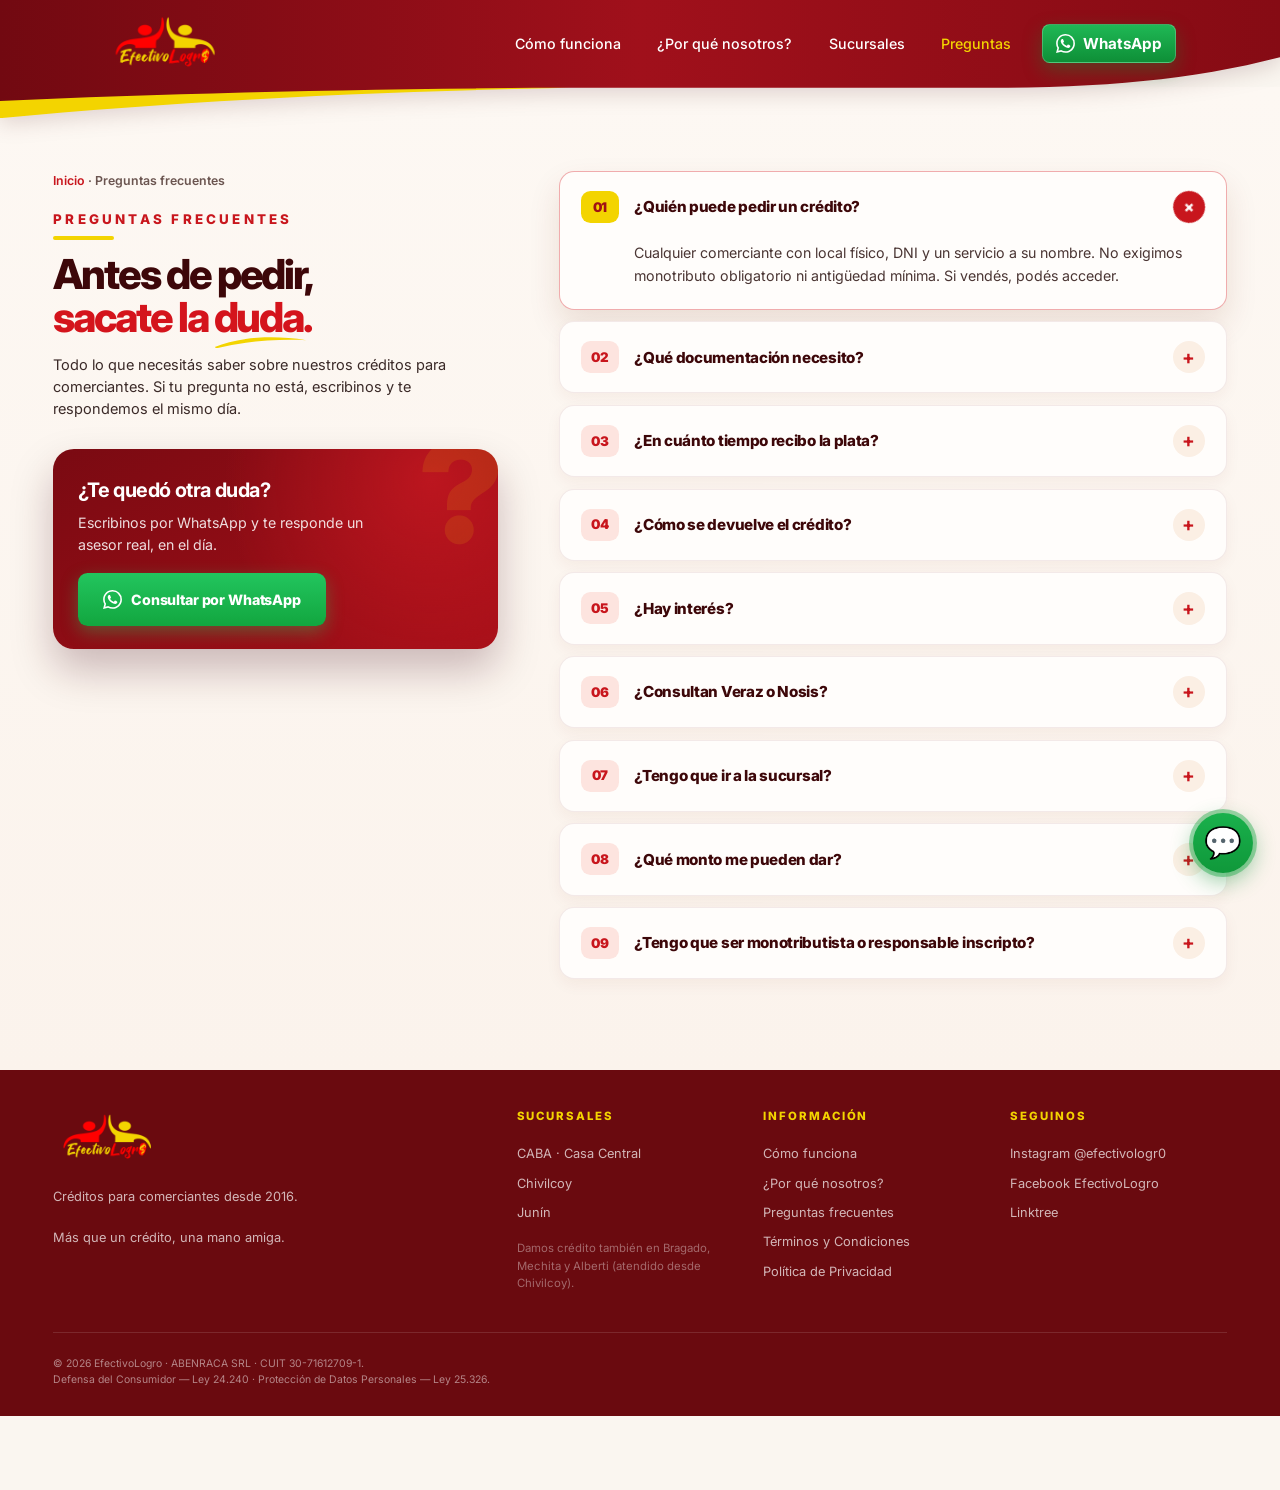
==== faq.html @ 3d4f722b "Mover el sitio a la raíz del repositorio index.html y sus carpetas quedan en la raíz en lugar de pub" ====
<!DOCTYPE html>
<html lang="es-AR">
<head>
<meta charset="UTF-8" />
<meta name="viewport" content="width=device-width, initial-scale=1.0, viewport-fit=cover" />
<meta name="theme-color" content="#6A0A0F" />
<meta name="description" content="Preguntas frecuentes sobre los créditos para comerciantes de EfectivoLogro. Requisitos, plazos, cómo pedir, cómo devolver." />
<link rel="icon" type="image/png" href="assets/favicon.png" />
<link rel="canonical" href="https://efectivologro.com.ar/faq.html" />
<title>Preguntas frecuentes · EfectivoLogro</title>
<link href="https://fonts.googleapis.com/css2?family=Inter:wght@400;500;600;700;800;900&family=Barlow+Condensed:wght@700;800&family=Anton&display=swap" rel="stylesheet">
<script type="application/ld+json">
{
  "@context": "https://schema.org",
  "@type": "FAQPage",
  "mainEntity": [
    {"@type":"Question","name":"¿Quién puede pedir un crédito?","acceptedAnswer":{"@type":"Answer","text":"Cualquier comerciante con local físico, DNI y un servicio a su nombre. No exigimos monotributo obligatorio ni antigüedad mínima."}},
    {"@type":"Question","name":"¿Qué documentación necesito?","acceptedAnswer":{"@type":"Answer","text":"DNI, un servicio público a tu nombre y la dirección de tu local físico. Se envía todo por WhatsApp."}},
    {"@type":"Question","name":"¿En cuánto tiempo recibo la plata?","acceptedAnswer":{"@type":"Answer","text":"En menos de 24 horas hábiles desde que enviás la documentación."}},
    {"@type":"Question","name":"¿Cómo se devuelve el crédito?","acceptedAnswer":{"@type":"Answer","text":"En cuotas semanales fijas y planificables. El cobrador va hasta tu local."}},
    {"@type":"Question","name":"¿Consultan Veraz o Nosis?","acceptedAnswer":{"@type":"Answer","text":"Nuestra evaluación es propia. No te rechazamos por una marca en Veraz si tu comercio funciona."}}
  ]
}
</script>
<link rel="stylesheet" href="css/site.css" />
<style>
  .faq-page { padding: calc(56px + 32px) 0 96px; }
  .faq-page .breadcrumb { margin-bottom: 18px; color: var(--gris-mid); font-size: 13px; font-weight: 600; }
  .faq-page .breadcrumb a { color: var(--bordo); }
  .faq-page .breadcrumb a:hover { text-decoration: underline; }
  .faq-page h1 {
    margin-bottom: 16px;
    color: #3d0709;
    font-family: var(--font-body);
    font-size: clamp(34px, 3.4vw, 52px);
    font-weight: 800;
    letter-spacing: -0.05em;
    line-height: 1.05;
  }
  .faq-page h1 .y { color: #d4141c; }
</style>
</head>
<body>

<!-- NAV -->
<nav class="nav">
  <div class="nav-inner">
    <a class="logo" href="index.html" aria-label="EfectivoLogro · ir al inicio">
      <img class="logo-img" src="assets/logo-nav.png" alt="EfectivoLogro" />
    </a>
    <div class="nav-links">
      <a href="index.html#como">Cómo funciona</a>
      <a href="index.html#elegirnos">¿Por qué nosotros?</a>
      <a href="index.html#sucursales">Sucursales</a>
      <a href="faq.html" aria-current="page">Preguntas</a>
      
      
    </div>
    <a class="pill wa nav-cta" href="https://linktr.ee/efectivologro?utm_source=ig&amp;utm_medium=social&amp;utm_content=link_in_bio&amp;fbclid=PAb21jcAUC1k5wZG9mAmV4dG4DYWVtAjExAHNydGMGYXBwX2lkDzU2NzA2NzM0MzM1MjQyNwABp5Mwjs6rribkIdzyK8Gyx5443RNym5UbyIA3olXbQSKLlcW_dZ90TxjIFi9K_aem_oh4ifahRXwFaY7T1pN8YJQ" target="_blank" rel="noopener"><svg class="wa-icon" viewBox="0 0 24 24" aria-hidden="true"><path fill="currentColor" d="M17.472 14.382c-.297-.149-1.758-.867-2.03-.967-.273-.099-.471-.148-.67.15-.197.297-.767.966-.94 1.164-.173.199-.347.223-.644.074-.297-.149-1.255-.462-2.39-1.475-.883-.788-1.48-1.761-1.653-2.059-.173-.297-.018-.458.13-.606.134-.133.298-.347.446-.521.149-.173.198-.297.298-.496.099-.198.05-.372-.025-.521-.075-.149-.669-1.612-.916-2.207-.242-.579-.487-.5-.669-.51-.173-.008-.371-.01-.57-.01-.198 0-.52.074-.792.372-.272.297-1.04 1.016-1.04 2.479s1.065 2.875 1.213 3.074c.149.198 2.095 3.2 5.076 4.487.709.306 1.262.489 1.693.625.712.227 1.36.195 1.871.118.571-.085 1.758-.719 2.006-1.413.248-.694.248-1.29.173-1.414-.074-.123-.272-.198-.57-.347m-5.421 7.403h-.004a9.87 9.87 0 0 1-5.031-1.378l-.361-.214-3.741.981.998-3.648-.235-.374a9.86 9.86 0 0 1-1.51-5.26c.001-5.45 4.436-9.884 9.888-9.884 2.64 0 5.122 1.029 6.988 2.896a9.821 9.821 0 0 1 2.9 6.988c-.002 5.45-4.437 9.884-9.892 9.884M20.464 3.488A11.815 11.815 0 0 0 12.05 0C5.495 0 .16 5.335.157 11.892c0 2.096.547 4.14 1.588 5.945L.057 24l6.305-1.654a11.882 11.882 0 0 0 5.683 1.447h.005c6.554 0 11.89-5.335 11.893-11.893a11.821 11.821 0 0 0-3.48-8.413Z"/></svg>WhatsApp</a>
    <button class="hamburger" aria-label="Abrir menú" onclick="document.getElementById('drawer').classList.add('open')">☰</button>
  </div>
</nav>

<!-- DRAWER (mobile) -->
<aside class="drawer" id="drawer">
  <div class="drawer-head">
    <a class="logo" href="index.html" onclick="document.getElementById('drawer').classList.remove('open')">
      <img class="logo-img" src="assets/logo-nav.png" alt="EfectivoLogro" />
    </a>
    <button class="drawer-close" aria-label="Cerrar menú" onclick="document.getElementById('drawer').classList.remove('open')">×</button>
  </div>
  <a href="index.html#como" onclick="document.getElementById('drawer').classList.remove('open')">Cómo funciona</a>
  <a href="index.html#elegirnos" onclick="document.getElementById('drawer').classList.remove('open')">¿Por qué nosotros?</a>
  <a href="index.html#sucursales" onclick="document.getElementById('drawer').classList.remove('open')">Sucursales</a>
  <a href="faq.html" onclick="document.getElementById('drawer').classList.remove('open')">Preguntas</a>
  <a class="pill wa" href="https://linktr.ee/efectivologro?utm_source=ig&amp;utm_medium=social&amp;utm_content=link_in_bio&amp;fbclid=PAb21jcAUC1k5wZG9mAmV4dG4DYWVtAjExAHNydGMGYXBwX2lkDzU2NzA2NzM0MzM1MjQyNwABp5Mwjs6rribkIdzyK8Gyx5443RNym5UbyIA3olXbQSKLlcW_dZ90TxjIFi9K_aem_oh4ifahRXwFaY7T1pN8YJQ" target="_blank" rel="noopener" onclick="document.getElementById('drawer').classList.remove('open')"><svg class="wa-icon" viewBox="0 0 24 24" aria-hidden="true"><path fill="currentColor" d="M17.472 14.382c-.297-.149-1.758-.867-2.03-.967-.273-.099-.471-.148-.67.15-.197.297-.767.966-.94 1.164-.173.199-.347.223-.644.074-.297-.149-1.255-.462-2.39-1.475-.883-.788-1.48-1.761-1.653-2.059-.173-.297-.018-.458.13-.606.134-.133.298-.347.446-.521.149-.173.198-.297.298-.496.099-.198.05-.372-.025-.521-.075-.149-.669-1.612-.916-2.207-.242-.579-.487-.5-.669-.51-.173-.008-.371-.01-.57-.01-.198 0-.52.074-.792.372-.272.297-1.04 1.016-1.04 2.479s1.065 2.875 1.213 3.074c.149.198 2.095 3.2 5.076 4.487.709.306 1.262.489 1.693.625.712.227 1.36.195 1.871.118.571-.085 1.758-.719 2.006-1.413.248-.694.248-1.29.173-1.414-.074-.123-.272-.198-.57-.347m-5.421 7.403h-.004a9.87 9.87 0 0 1-5.031-1.378l-.361-.214-3.741.981.998-3.648-.235-.374a9.86 9.86 0 0 1-1.51-5.26c.001-5.45 4.436-9.884 9.888-9.884 2.64 0 5.122 1.029 6.988 2.896a9.821 9.821 0 0 1 2.9 6.988c-.002 5.45-4.437 9.884-9.892 9.884M20.464 3.488A11.815 11.815 0 0 0 12.05 0C5.495 0 .16 5.335.157 11.892c0 2.096.547 4.14 1.588 5.945L.057 24l6.305-1.654a11.882 11.882 0 0 0 5.683 1.447h.005c6.554 0 11.89-5.335 11.893-11.893a11.821 11.821 0 0 0-3.48-8.413Z"/></svg>Pedí tu crédito</a>
</aside>

<main class="faq-section faq-page">
  <div class="container">
    <div class="faq-layout">
    <div class="faq-side">
      <div class="breadcrumb"><a href="index.html">Inicio</a> · Preguntas frecuentes</div>
      <div class="eyebrow">Preguntas frecuentes</div>
      <h1>Antes de pedir, <span class="y">sacate la <span class="vs-mark">duda</span>.</span></h1>
      <p class="faq-lead">Todo lo que necesitás saber sobre nuestros créditos para comerciantes. Si tu pregunta no está, escribinos y te respondemos el mismo día.</p>
      <div class="faq-help">
        <span class="faq-help-ico" aria-hidden="true">?</span>
        <strong>¿Te quedó otra duda?</strong>
        <p>Escribinos por WhatsApp y te responde un asesor real, en el día.</p>
        <a class="pill wa" href="https://linktr.ee/efectivologro?utm_source=ig&amp;utm_medium=social&amp;utm_content=link_in_bio&amp;fbclid=PAb21jcAUC1k5wZG9mAmV4dG4DYWVtAjExAHNydGMGYXBwX2lkDzU2NzA2NzM0MzM1MjQyNwABp5Mwjs6rribkIdzyK8Gyx5443RNym5UbyIA3olXbQSKLlcW_dZ90TxjIFi9K_aem_oh4ifahRXwFaY7T1pN8YJQ" target="_blank" rel="noopener"><svg class="wa-icon" viewBox="0 0 24 24" aria-hidden="true"><path fill="currentColor" d="M17.472 14.382c-.297-.149-1.758-.867-2.03-.967-.273-.099-.471-.148-.67.15-.197.297-.767.966-.94 1.164-.173.199-.347.223-.644.074-.297-.149-1.255-.462-2.39-1.475-.883-.788-1.48-1.761-1.653-2.059-.173-.297-.018-.458.13-.606.134-.133.298-.347.446-.521.149-.173.198-.297.298-.496.099-.198.05-.372-.025-.521-.075-.149-.669-1.612-.916-2.207-.242-.579-.487-.5-.669-.51-.173-.008-.371-.01-.57-.01-.198 0-.52.074-.792.372-.272.297-1.04 1.016-1.04 2.479s1.065 2.875 1.213 3.074c.149.198 2.095 3.2 5.076 4.487.709.306 1.262.489 1.693.625.712.227 1.36.195 1.871.118.571-.085 1.758-.719 2.006-1.413.248-.694.248-1.29.173-1.414-.074-.123-.272-.198-.57-.347m-5.421 7.403h-.004a9.87 9.87 0 0 1-5.031-1.378l-.361-.214-3.741.981.998-3.648-.235-.374a9.86 9.86 0 0 1-1.51-5.26c.001-5.45 4.436-9.884 9.888-9.884 2.64 0 5.122 1.029 6.988 2.896a9.821 9.821 0 0 1 2.9 6.988c-.002 5.45-4.437 9.884-9.892 9.884M20.464 3.488A11.815 11.815 0 0 0 12.05 0C5.495 0 .16 5.335.157 11.892c0 2.096.547 4.14 1.588 5.945L.057 24l6.305-1.654a11.882 11.882 0 0 0 5.683 1.447h.005c6.554 0 11.89-5.335 11.893-11.893a11.821 11.821 0 0 0-3.48-8.413Z"/></svg>Consultar por WhatsApp</a>
      </div>
    </div>
    <div class="faq">
      <div class="faq-item open">
        <button class="faq-q" aria-expanded="true"><span class="faq-n">01</span><span class="faq-t">¿Quién puede pedir un crédito?</span> <span class="ico" aria-hidden="true">+</span></button>
        <div class="faq-a"><p>Cualquier comerciante con local físico, DNI y un servicio a su nombre. No exigimos monotributo obligatorio ni antigüedad mínima. Si vendés, podés acceder.</p></div>
      </div>
      <div class="faq-item">
        <button class="faq-q" aria-expanded="false"><span class="faq-n">02</span><span class="faq-t">¿Qué documentación necesito?</span> <span class="ico" aria-hidden="true">+</span></button>
        <div class="faq-a"><p>Solo tres cosas:</p><p>• DNI (foto de frente y dorso)<br/>• Un servicio público a tu nombre (luz, gas, agua, ABL)<br/>• La dirección de tu local físico</p><p>Lo enviás todo por WhatsApp, sin imprimir ni firmar nada.</p></div>
      </div>
      <div class="faq-item">
        <button class="faq-q" aria-expanded="false"><span class="faq-n">03</span><span class="faq-t">¿En cuánto tiempo recibo la plata?</span> <span class="ico" aria-hidden="true">+</span></button>
        <div class="faq-a"><p>En menos de 24 horas hábiles desde que mandás la documentación completa. La mayoría de los créditos los aprobamos y entregamos el mismo día.</p></div>
      </div>
      <div class="faq-item">
        <button class="faq-q" aria-expanded="false"><span class="faq-n">04</span><span class="faq-t">¿Cómo se devuelve el crédito?</span> <span class="ico" aria-hidden="true">+</span></button>
        <div class="faq-a"><p>En cuotas semanales fijas y planificables. Y mejor todavía: nosotros vamos a tu local a buscarlas. No tenés que ir a ningún lado.</p></div>
      </div>
      <div class="faq-item">
        <button class="faq-q" aria-expanded="false"><span class="faq-n">05</span><span class="faq-t">¿Hay interés?</span> <span class="ico" aria-hidden="true">+</span></button>
        <div class="faq-a"><p>Sí, como cualquier crédito comercial. Lo importante: te mostramos el costo total y la cuota antes de que firmes, sin letra chica ni sorpresas. Vos decidís con toda la información.</p></div>
      </div>
      <div class="faq-item">
        <button class="faq-q" aria-expanded="false"><span class="faq-n">06</span><span class="faq-t">¿Consultan Veraz o Nosis?</span> <span class="ico" aria-hidden="true">+</span></button>
        <div class="faq-a"><p>Nuestra evaluación es propia. No te rechazamos automáticamente por una marca en Veraz si tu comercio funciona. Hablalo con el asesor.</p></div>
      </div>
      <div class="faq-item">
        <button class="faq-q" aria-expanded="false"><span class="faq-n">07</span><span class="faq-t">¿Tengo que ir a la sucursal?</span> <span class="ico" aria-hidden="true">+</span></button>
        <div class="faq-a"><p>No hace falta. El trámite es 100% online por WhatsApp y el cobrador va hasta tu local. Tenemos 3 sucursales operativas: CABA (Casa Central), Chivilcoy (atiende también Bragado, Mechita y Alberti) y Junín.</p></div>
      </div>
      <div class="faq-item">
        <button class="faq-q" aria-expanded="false"><span class="faq-n">08</span><span class="faq-t">¿Qué monto me pueden dar?</span> <span class="ico" aria-hidden="true">+</span></button>
        <div class="faq-a"><p>Ofrecemos variedad de montos según lo que necesites y la capacidad de pago que tenga tu comercio. Escribinos por WhatsApp y en la charla lo definimos.</p></div>
      </div>
      <div class="faq-item">
        <button class="faq-q" aria-expanded="false"><span class="faq-n">09</span><span class="faq-t">¿Tengo que ser monotributista o responsable inscripto?</span> <span class="ico" aria-hidden="true">+</span></button>
        <div class="faq-a"><p>No es obligatorio. Trabajamos con comerciantes en diferentes situaciones fiscales. Lo importante es tener el comercio y el local.</p></div>
      </div>
    </div>
    </div>
  </div>
</main>

<!-- FOOTER -->
<footer>
  <div class="footer-grid">
    <div class="footer-col">
      <img class="footer-logo" src="assets/logo-nav.png" alt="EfectivoLogro" loading="lazy" />
      <div>Créditos para comerciantes desde 2016.</div>
      <div style="margin-top:12px;">Más que un crédito, una mano amiga.</div>
    </div>
    <div class="footer-col">
      <strong>Sucursales</strong>
      <div>CABA · Casa Central</div>
      <div>Chivilcoy</div>
      <div>Junín</div>
      <div style="opacity:0.55;margin-top:8px;font-size:12px;">Damos crédito también en Bragado, Mechita y Alberti (atendido desde Chivilcoy).</div>
    </div>
    <div class="footer-col">
      <strong>Información</strong>
      <a href="index.html#como">Cómo funciona</a>
      <a href="index.html#elegirnos">¿Por qué nosotros?</a>
      <a href="faq.html">Preguntas frecuentes</a>
      <a href="terminos.html">Términos y Condiciones</a>
      <a href="privacidad.html">Política de Privacidad</a>
    </div>
    <div class="footer-col">
      <strong>Seguinos</strong>
      <a href="https://www.instagram.com/efectivologr0/" target="_blank" rel="noopener">Instagram @efectivologr0</a>
      <a href="https://www.facebook.com/EfectivoLogro" target="_blank" rel="noopener">Facebook EfectivoLogro</a>
      <a href="https://linktr.ee/efectivologro" target="_blank" rel="noopener">Linktree</a>
    </div>
  </div>
  <div class="footer-legal">
    © 2026 EfectivoLogro · ABENRACA SRL · CUIT 30-71612709-1.<br/>
    Defensa del Consumidor — Ley 24.240 · Protección de Datos Personales — Ley 25.326.
  </div>
</footer>

<a class="wa-fab" href="https://linktr.ee/efectivologro?utm_source=ig&amp;utm_medium=social&amp;utm_content=link_in_bio&amp;fbclid=PAb21jcAUC1k5wZG9mAmV4dG4DYWVtAjExAHNydGMGYXBwX2lkDzU2NzA2NzM0MzM1MjQyNwABp5Mwjs6rribkIdzyK8Gyx5443RNym5UbyIA3olXbQSKLlcW_dZ90TxjIFi9K_aem_oh4ifahRXwFaY7T1pN8YJQ" target="_blank" rel="noopener" aria-label="Abrir opciones de contacto de EfectivoLogro">💬</a>

<script>
  document.querySelectorAll('.faq-q').forEach(q => {
    q.addEventListener('click', () => {
      const item = q.closest('.faq-item');
      item.classList.toggle('open');
      q.setAttribute('aria-expanded', String(item.classList.contains('open')));
    });
  });
  document.addEventListener('keydown', (e) => {
    if (e.key === 'Escape') document.getElementById('drawer').classList.remove('open');
  });
</script>
</body>
</html>
---- css/site.css ----
/* Estilos compartidos por las páginas internas. Generado a partir de index.html. */
/* ===== Tokens ===== */
/* Paleta tomada del logo real (rojo #FF0000 + amarillo #F3D400).
   Para fondos amplios se baja la saturación a un rojo cálido (#C8161D)
   para mantener legibilidad sin perder identidad. */
:root {
  --rojo-puro: #FF0000;      /* logo · acentos puntuales */
  --bordo: #C8161D;          /* rojo cálido · fondos hero/secciones */
  --bordo-dark: #9F0F15;     /* bordes · profundidad */
  --bordo-deep: #6A0A0F;     /* footer · manifesto */
  --bordo-glow: #FF1A1A;     /* gradients · hovers */
  --amarillo: #F3D400;       /* logo · CTA principal */
  --amarillo-deep: #D9BC00;  /* hover de CTA */
  --naranja: #F96800;        /* acento secundario del logo */
  --crema: #FFF4E0;
  --blanco: #FFFFFF;
  --negro: #1A0606;
  --gris-bg: #FAF6F0;
  --gris-mid: #6B5550;
  --gris-borde: #EBE0CD;
  --whatsapp: #25D366;
  --whatsapp-dark: #128C7E;
  --font-body: 'Inter', system-ui, -apple-system, sans-serif;
  --font-heading: 'Barlow Condensed', 'Arial Narrow', sans-serif;
  --font-impact: 'Anton', Impact, sans-serif;
  --type-h1: clamp(44px, 8vw, 86px);
  --type-h2: clamp(34px, 6vw, 52px);
  --type-h3: clamp(22px, 3vw, 28px);
  --max: 1240px;
  --pad-x: clamp(20px, 5vw, 56px);
  --radius: 16px;
}
* { box-sizing: border-box; margin: 0; padding: 0; }
html { scroll-behavior: smooth; -webkit-text-size-adjust: 100%; }
body {
  font-family: var(--font-body);
  color: var(--negro);
  background: var(--gris-bg);
  line-height: 1.55;
  -webkit-font-smoothing: antialiased;
}
img { max-width: 100%; display: block; }
a { color: inherit; text-decoration: none; }
button { font: inherit; cursor: pointer; border: none; background: none; }

/* ===== Tipografía ===== */
.display, h1, h2, h3 {
  font-family: var(--font-heading);
  font-weight: 700;
  letter-spacing: -0.012em;
  line-height: 1.12;
  text-transform: none;
  text-wrap: balance;
}
h1 { font-size: var(--type-h1); font-weight: 800; line-height: 1.03; }
h3 { font-size: var(--type-h3); line-height: 1.22; letter-spacing: -0.008em; }

/* ===== Layout helpers ===== */
.container { max-width: calc(var(--max) + 2 * var(--pad-x)); margin: 0 auto; padding-inline: var(--pad-x); }

/* ===== Botón pill (CTA principal) ===== */
.pill {
  display: inline-flex;
  align-items: center;
  gap: 10px;
  background: var(--amarillo);
  color: var(--bordo-deep);
  padding: 16px 26px;
  border-radius: 999px;
  font-weight: 800;
  font-size: 14px;
  text-transform: uppercase;
  letter-spacing: 1px;
  transition: transform 0.18s ease, box-shadow 0.18s ease;
  box-shadow: 0 6px 18px rgba(245, 197, 24, 0.32);
  cursor: pointer;
}
.pill:hover { transform: translateY(-1px) scale(1.02); box-shadow: 0 10px 24px rgba(245, 197, 24, 0.45); }
.pill:active { transform: translateY(0); }
.pill.wa { background: var(--whatsapp); color: white; box-shadow: 0 6px 18px rgba(37, 211, 102, 0.35); }
.pill.wa:hover { box-shadow: 0 10px 24px rgba(37, 211, 102, 0.48); }
.pill.ghost { background: transparent; color: var(--amarillo); border: 2px solid var(--amarillo); box-shadow: none; }
.pill.ghost:hover { background: var(--amarillo); color: var(--bordo-deep); }
.pill.dark { background: var(--bordo-deep); color: white; box-shadow: 0 6px 18px rgba(92, 11, 8, 0.4); }

/* ===== NAV ===== */
.nav {
  position: sticky; top: 0; z-index: 50;
  background: var(--bordo-deep);
  color: white;
  box-shadow: 0 2px 14px rgba(0,0,0,0.15);
}
.nav-inner {
  display: flex;
  align-items: center;
  justify-content: space-between;
  padding: 14px var(--pad-x);
  max-width: var(--max);
  margin: 0 auto;
}
.logo {
  display: flex;
  align-items: center;
  gap: 12px;
  font-weight: 800;
}
.logo-img {
  height: 48px;
  width: auto;
  display: block;
}
@media (min-width: 768px) {
  .logo-img { height: 60px; }
}
.nav-links { display: none; gap: 24px; font-size: 14px; }
.nav-links a { opacity: 0.85; transition: opacity 0.2s; }
.nav-links a:hover { opacity: 1; color: var(--amarillo); }
.nav-cta { display: none; }
.hamburger {
  background: rgba(255,255,255,0.1);
  color: white;
  width: 44px; height: 44px;
  border-radius: 10px;
  display: flex; align-items: center; justify-content: center;
  font-size: 22px;
}
@media (min-width: 1024px) {
  .nav-links { display: flex; }
  .nav-cta { display: inline-flex; }
  .hamburger { display: none; }
}
/* Mobile drawer */
.drawer {
  position: fixed; inset: 0; z-index: 100;
  background: var(--bordo-deep);
  color: white;
  transform: translateX(100%);
  transition: transform 0.3s ease;
  padding: 32px var(--pad-x);
  display: flex;
  flex-direction: column;
}
.drawer.open { transform: translateX(0); }
.drawer-head { display: flex; justify-content: space-between; align-items: center; margin-bottom: 32px; }
.drawer-close { font-size: 28px; color: white; padding: 8px; }
.drawer a { display: block; padding: 16px 0; font-size: 22px; font-weight: 700; border-bottom: 1px solid rgba(255,255,255,0.15); }
.drawer .pill { margin-top: 24px; align-self: flex-start; }
.drawer a.pill { display: inline-flex; padding: 14px 24px; font-size: 15px; border-bottom: 0; }
.drawer a.logo { padding: 0; border-bottom: 0; }

/* ===== Sections shared ===== */
section { padding: 64px 0; }
.eyebrow {
  color: var(--bordo);
  font-size: 12px;
  letter-spacing: 2.5px;
  text-transform: uppercase;
  font-weight: 800;
  margin-bottom: 10px;
}
h2 {
  font-size: var(--type-h2);
  color: var(--negro);
  margin-bottom: 18px;
  line-height: 1.1;
}
h2 .y { color: var(--bordo); }
.lead {
  color: var(--gris-mid);
  font-size: 15px;
  max-width: 640px;
  margin-bottom: 40px;
}

/* ===== FAQ ===== */
.faq-section { background: #fffdf8; }
.faq-section h2 { text-transform: none; letter-spacing: -0.012em; line-height: 1.1; }
.faq {
  max-width: 800px;
  margin: 0 auto;
}
.faq-item {
  border-bottom: 1px solid var(--gris-borde);
}
.faq-q {
  width: 100%;
  text-align: left;
  padding: 22px 0;
  font-size: 16px;
  font-weight: 700;
  color: var(--negro);
  display: flex;
  justify-content: space-between;
  align-items: center;
  gap: 16px;
  cursor: pointer;
  background: none;
}
.faq-q .ico {
  width: 32px; height: 32px;
  border-radius: 50%;
  background: var(--crema);
  color: var(--bordo);
  display: flex; align-items: center; justify-content: center;
  font-size: 18px;
  transition: transform 0.25s, background 0.25s, color 0.25s;
  flex-shrink: 0;
}
.faq-item.open .faq-q .ico { background: var(--bordo); color: var(--amarillo); transform: rotate(45deg); }
.faq-a {
  max-height: 0; overflow: hidden;
  transition: max-height 0.35s ease, padding 0.35s ease;
  color: var(--gris-mid);
  font-size: 14.5px;
  line-height: 1.6;
}
.faq-item.open .faq-a { max-height: 300px; padding: 0 0 22px; }

/* ===== Footer ===== */
footer {
  background: var(--bordo-deep);
  color: rgba(255,255,255,0.75);
  padding: 56px var(--pad-x) 28px;
  font-size: 14px;
}
.footer-grid {
  max-width: var(--max);
  margin: 0 auto;
  display: grid;
  gap: 32px;
  margin-bottom: 36px;
}
@media (min-width: 768px) {
  .footer-grid { grid-template-columns: 2fr 1fr 1fr 1fr; }
}
.footer-col strong {
  color: var(--amarillo);
  display: block;
  margin-bottom: 14px;
  font-size: 12px;
  letter-spacing: 2px;
  text-transform: uppercase;
  font-weight: 800;
}
.footer-col a, .footer-col div {
  display: block;
  padding: 5px 0;
  color: rgba(255,255,255,0.7);
  transition: color 0.2s;
  font-size: 13.5px;
}
.footer-col a:hover { color: var(--amarillo); }
.footer-legal {
  max-width: var(--max);
  margin: 0 auto;
  padding-top: 24px;
  border-top: 1px solid rgba(255,255,255,0.12);
  font-size: 11px;
  color: rgba(255,255,255,0.5);
  line-height: 1.6;
}

/* ===== WhatsApp FAB ===== */
.wa-fab {
  position: fixed;
  bottom: 18px;
  right: 18px;
  z-index: 60;
  background: var(--whatsapp);
  color: white;
  width: 60px; height: 60px;
  border-radius: 50%;
  display: flex; align-items: center; justify-content: center;
  font-size: 30px;
  box-shadow: 0 8px 24px rgba(37, 211, 102, 0.45);
  transition: transform 0.2s;
  text-decoration: none;
}
.wa-fab::before {
  content: '';
  position: absolute;
  inset: -4px;
  border-radius: 50%;
  background: var(--whatsapp);
  z-index: -1;
  opacity: 0.4;
  animation: pulse 2s ease-out infinite;
}
@keyframes pulse {
  0% { transform: scale(1); opacity: 0.6; }
  100% { transform: scale(1.4); opacity: 0; }
}
.wa-fab:hover { transform: scale(1.08); }
@media (min-width: 768px) {
  .wa-fab { bottom: 28px; right: 28px; width: 64px; height: 64px; font-size: 32px; }
}

/* ===== Header + Hero editorial ===== */
.nav {
  background: linear-gradient(90deg, #69080d 0%, var(--bordo-deep) 55%, #7b090f 100%);
  box-shadow: 0 8px 30px rgba(57, 0, 8, 0.2);
}
.nav-inner {
  min-height: 92px;
  gap: 32px;
  padding-block: 10px;
}
.logo-img { height: 72px; }
.nav-links {
  margin-left: auto;
  gap: clamp(22px, 2.5vw, 38px);
  font-size: 14px;
  font-weight: 600;
}
.nav-links a { opacity: 0.9; }
.nav-cta {
  min-height: 50px;
  padding: 13px 23px;
  text-transform: none;
  letter-spacing: 0;
  font-size: 14px;
  box-shadow: 0 10px 24px rgba(37, 211, 102, 0.3);
}
.wa-icon {
  width: 20px;
  height: 20px;
  flex: 0 0 20px;
  display: block;
}

/* ===== Nav curvo + sección "Así te acompañamos" ===== */
.nav {
  background: transparent;
  box-shadow: none;
}
.nav::before {
  content: '';
  position: absolute;
  left: 0; right: 0; top: 0;
  height: calc(100% + 32px);
  z-index: -1;
  pointer-events: none;
  background: url("data:image/svg+xml,%3Csvg xmlns='http://www.w3.org/2000/svg' viewBox='0 0 1440 124' preserveAspectRatio='none'%3E%3Cdefs%3E%3ClinearGradient id='g' x1='0' x2='1' y1='0' y2='0'%3E%3Cstop offset='0' stop-color='%23720911'/%3E%3Cstop offset='.5' stop-color='%23a0101b'/%3E%3Cstop offset='1' stop-color='%23860b14'/%3E%3C/linearGradient%3E%3C/defs%3E%3Cpath fill='%23F3D400' d='M0 60C220 70 420 86 640 92C420 96 200 106 0 124Z'/%3E%3Cpath fill='url(%23g)' d='M0 0H1440V60C1340 84 1240 92 1110 92H600C380 94 180 98 0 106Z'/%3E%3C/svg%3E") no-repeat 0 0 / 100% 100%;
  filter: drop-shadow(0 6px 12px rgba(57, 0, 8, 0.16));
}
.nav-links { gap: clamp(24px, 3vw, 48px); font-size: 15px; font-weight: 500; }
.nav-links a { opacity: 1; }
.nav-cta {
  min-height: 0;
  gap: 8px;
  font-size: 16px;
  font-weight: 700;
  padding: 7px 14px;
  border-radius: 8px;
  background: linear-gradient(180deg, #22c55e 0%, #12a63f 100%);
  border: 2px solid rgba(255, 255, 255, 0.22);
}

.vs-mark { position: relative; display: inline-block; }
.vs-mark::after {
  content: '';
  position: absolute;
  left: 0; right: -4%;
  bottom: -0.2em;
  height: 0.3em;
  background: url("data:image/svg+xml,%3Csvg xmlns='http://www.w3.org/2000/svg' viewBox='0 0 240 20' preserveAspectRatio='none'%3E%3Cpath fill='%23F3D400' d='M2 18C60 4 150 0 238 8C160 6 80 10 6 20Z'/%3E%3C/svg%3E") no-repeat center / 100% 100%;
}

/* ===== FAQ (versión renovada) ===== */
.faq-section {
  padding: 84px 0;
  background: linear-gradient(180deg, #fdf8f3 0%, #fbf3ec 100%);
}
.faq-layout {
  display: grid;
  grid-template-columns: minmax(0, 0.8fr) minmax(0, 1.2fr);
  gap: clamp(32px, 5vw, 72px);
  align-items: start;
}
.faq-side { position: sticky; top: 120px; }
.faq-section .eyebrow {
  position: relative;
  display: inline-block;
  margin-bottom: 24px;
  font-size: clamp(13px, 1.1vw, 16px);
  letter-spacing: 0.24em;
}
.faq-section .eyebrow::after {
  content: '';
  position: absolute;
  left: 0; bottom: -11px;
  width: 64px; height: 5px;
  border-radius: 5px;
  background: var(--amarillo);
}
.faq-section h2 {
  margin-bottom: 16px;
  color: #3d0709;
  font-family: var(--font-body);
  font-size: clamp(34px, 3.4vw, 52px);
  font-weight: 800;
  letter-spacing: -0.05em;
  line-height: 1.05;
}
.faq-section h2 .y { color: #d4141c; }
.faq-lead { margin-bottom: 30px; color: #3b2a28; font-size: clamp(15px, 1.2vw, 18px); line-height: 1.5; }
.faq-help {
  position: relative;
  padding: 28px 26px 24px;
  border-radius: 22px;
  background:
    radial-gradient(circle at 85% 15%, rgba(230, 30, 40, 0.5) 0%, rgba(230, 30, 40, 0) 50%),
    linear-gradient(150deg, #7a0a12 0%, #a50f18 100%);
  color: #fff;
  box-shadow: 0 22px 44px rgba(61, 0, 18, 0.25);
  overflow: hidden;
}
.faq-help-ico {
  position: absolute;
  right: -6px; top: -30px;
  font-size: 150px;
  font-weight: 900;
  line-height: 1;
  color: rgba(243, 212, 0, 0.12);
}
.faq-help strong { display: block; margin-bottom: 6px; font-size: 21px; letter-spacing: -0.03em; }
.faq-help p { position: relative; max-width: 300px; margin-bottom: 18px; color: rgba(255, 255, 255, 0.86); font-size: 15px; }
.faq-help .pill {
  position: relative;
  border-radius: 10px;
  text-transform: none;
  letter-spacing: -0.01em;
  font-size: 15px;
  background: linear-gradient(180deg, #22c55e 0%, #12a63f 100%);
}
.faq-more { display: inline-block; margin-top: 16px; color: var(--amarillo); font-size: 14px; font-weight: 700; }
.faq-more:hover { text-decoration: underline; }

.faq { max-width: none; margin: 0; display: grid; gap: 12px; }
.faq-item {
  border: 1px solid rgba(106, 10, 15, 0.08);
  border-radius: 16px;
  background: #fffdfb;
  box-shadow: 0 6px 16px rgba(110, 40, 10, 0.05);
  transition: box-shadow 0.25s ease, border-color 0.25s ease;
}
.faq-item:hover { border-color: rgba(212, 20, 28, 0.25); }
.faq-item.open { border-color: rgba(212, 20, 28, 0.35); box-shadow: 0 16px 34px rgba(110, 40, 10, 0.12); }
.faq-q {
  padding: 20px 22px;
  gap: 16px;
  color: #3d0709;
  font-size: clamp(16px, 1.25vw, 18px);
  font-weight: 800;
  letter-spacing: -0.02em;
  justify-content: flex-start;
}
.faq-q:focus-visible { outline: 3px solid var(--amarillo); outline-offset: 2px; border-radius: 16px; }
.faq-t { flex: 1; }
.faq-n {
  flex: 0 0 auto;
  min-width: 40px;
  padding: 6px 0;
  border-radius: 10px;
  background: #fde4df;
  color: #c8161d;
  font-size: 14px;
  font-weight: 900;
  text-align: center;
  transition: background 0.25s, color 0.25s;
}
.faq-item.open .faq-n { background: var(--amarillo); color: var(--bordo-dark); }
.faq-q .ico { width: 34px; height: 34px; background: #fbefe4; color: #c8161d; font-size: 20px; font-weight: 700; }
.faq-item.open .faq-q .ico { background: #c8161d; color: #fff; }
.faq-a { padding: 0 22px 0 78px; color: #4a3533; font-size: 15px; }
.faq-item.open .faq-a { padding: 0 22px 22px 78px; }

@media (max-width: 900px) {
  /* en pantallas chicas la tarjeta de ayuda va al final, después de las preguntas */
  .faq-layout { display: flex; flex-direction: column; gap: 0; }
  .faq-side { display: contents; }
  .faq-side > .eyebrow { align-self: flex-start; }
  .faq { order: 1; margin-top: 18px; }
  .faq-help { order: 2; margin-top: 28px; }
  .faq-lead { margin-bottom: 10px; }
}
@media (max-width: 560px) {
  .faq-section { padding: 60px 0; }
  .faq-section .container { padding-inline: 16px; }
  .faq-q { padding: 16px 14px; gap: 12px; }
  .faq-n { min-width: 34px; font-size: 13px; }
  .faq-a, .faq-item.open .faq-a { padding-left: 60px; padding-right: 16px; }
  .faq-help .pill { width: 100%; justify-content: center; }
}

/* Footer: logo */
.footer-logo { height: 64px; width: auto; margin-bottom: 14px; }
footer { padding-top: 40px; }

/* Navbar: tamaños en pantallas chicas (mismos valores que el index) */
@media (max-width: 900px) {
  .nav-inner { min-height: 78px; }
  .logo-img { height: 58px; }
}
@media (max-width: 560px) {
  .nav-inner { min-height: 72px; padding-block: 8px; }
  .logo-img { height: 52px; }
  .nav::before { height: calc(100% + 26px); }
}
/* Link de la página actual */
.nav-links a[aria-current="page"] { color: var(--amarillo); }

/* Escala general en escritorio (igual que el index) */
@media (min-width: 1024px) { html { zoom: 0.95; } }

/* Menú mobile más liviano */
@media (max-width: 1023px) {
  .drawer { padding: 22px 24px; }
  .drawer-head { margin-bottom: 18px; }
  .drawer-close { font-size: 24px; opacity: 0.8; }
  .drawer a { padding: 14px 2px; font-size: 16px; font-weight: 600; letter-spacing: -0.01em; border-bottom: 1px solid rgba(255,255,255,0.1); }
  .drawer a:not(.pill):hover { color: var(--amarillo); }
  .drawer a.pill {
    width: 100%;
    justify-content: center;
    margin-top: 22px;
    padding: 13px 20px;
    border-radius: 10px;
    font-size: 15px;
    text-transform: none;
    letter-spacing: 0;
    background: linear-gradient(180deg, #22c55e 0%, #12a63f 100%);
  }
}

/* Verde de WhatsApp más profundo (como el ícono) en navbar y botón flotante */
.nav .pill.wa.nav-cta, .nav .pill.wa.nav-cta:hover { background: linear-gradient(180deg, #1fb855 0%, #0e8f37 100%); }
.nav .pill.wa.nav-cta { box-shadow: 0 8px 20px rgba(14, 143, 55, 0.35); }
.wa-fab { background: linear-gradient(180deg, #1fb855 0%, #0e8f37 100%); box-shadow: 0 8px 24px rgba(14, 143, 55, 0.45); }
.wa-fab::before { background: #12a63f; }
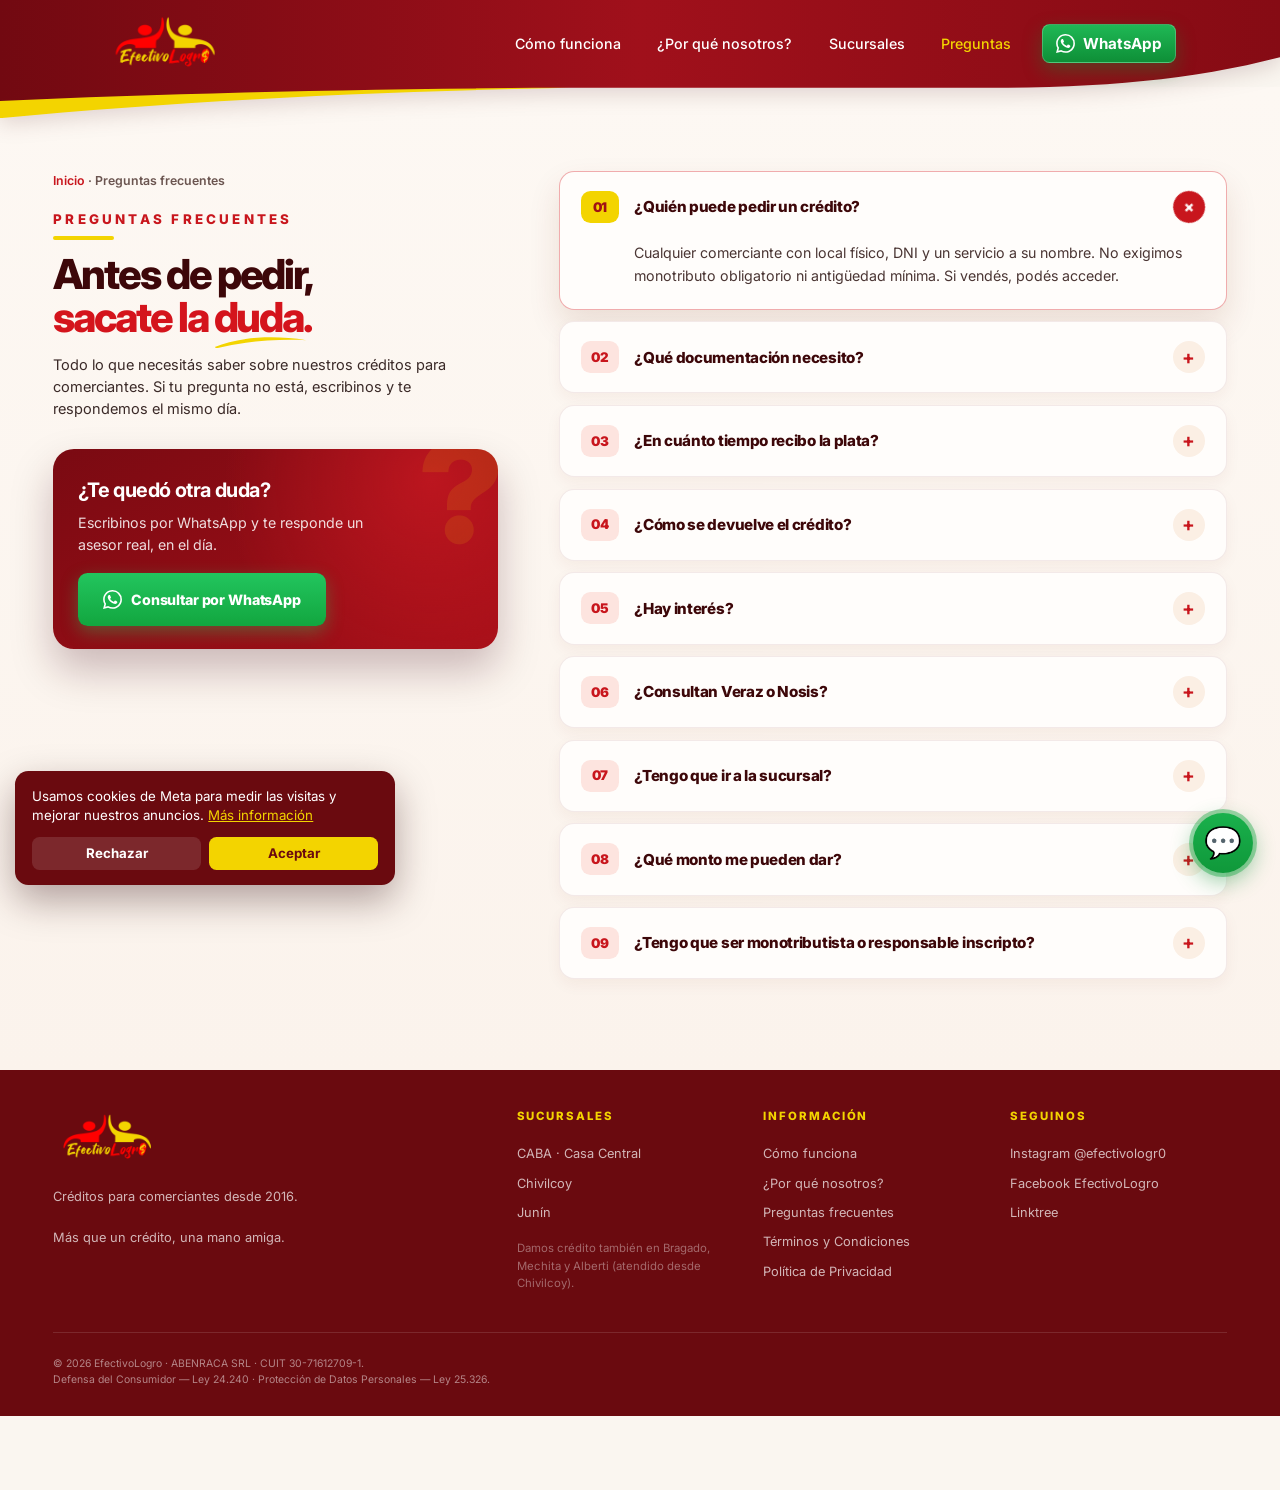
==== commit ee36f56d: "Instalar Meta Pixel con consentimiento de cookies Código base oficial de Meta (ID 2122901484986797) " ====
--- a/faq.html
+++ b/faq.html
@@ -39,6 +39,7 @@
   }
   .faq-page h1 .y { color: #d4141c; }
 </style>
+<script src="js/meta-pixel.js" defer></script>
 </head>
 <body>
 
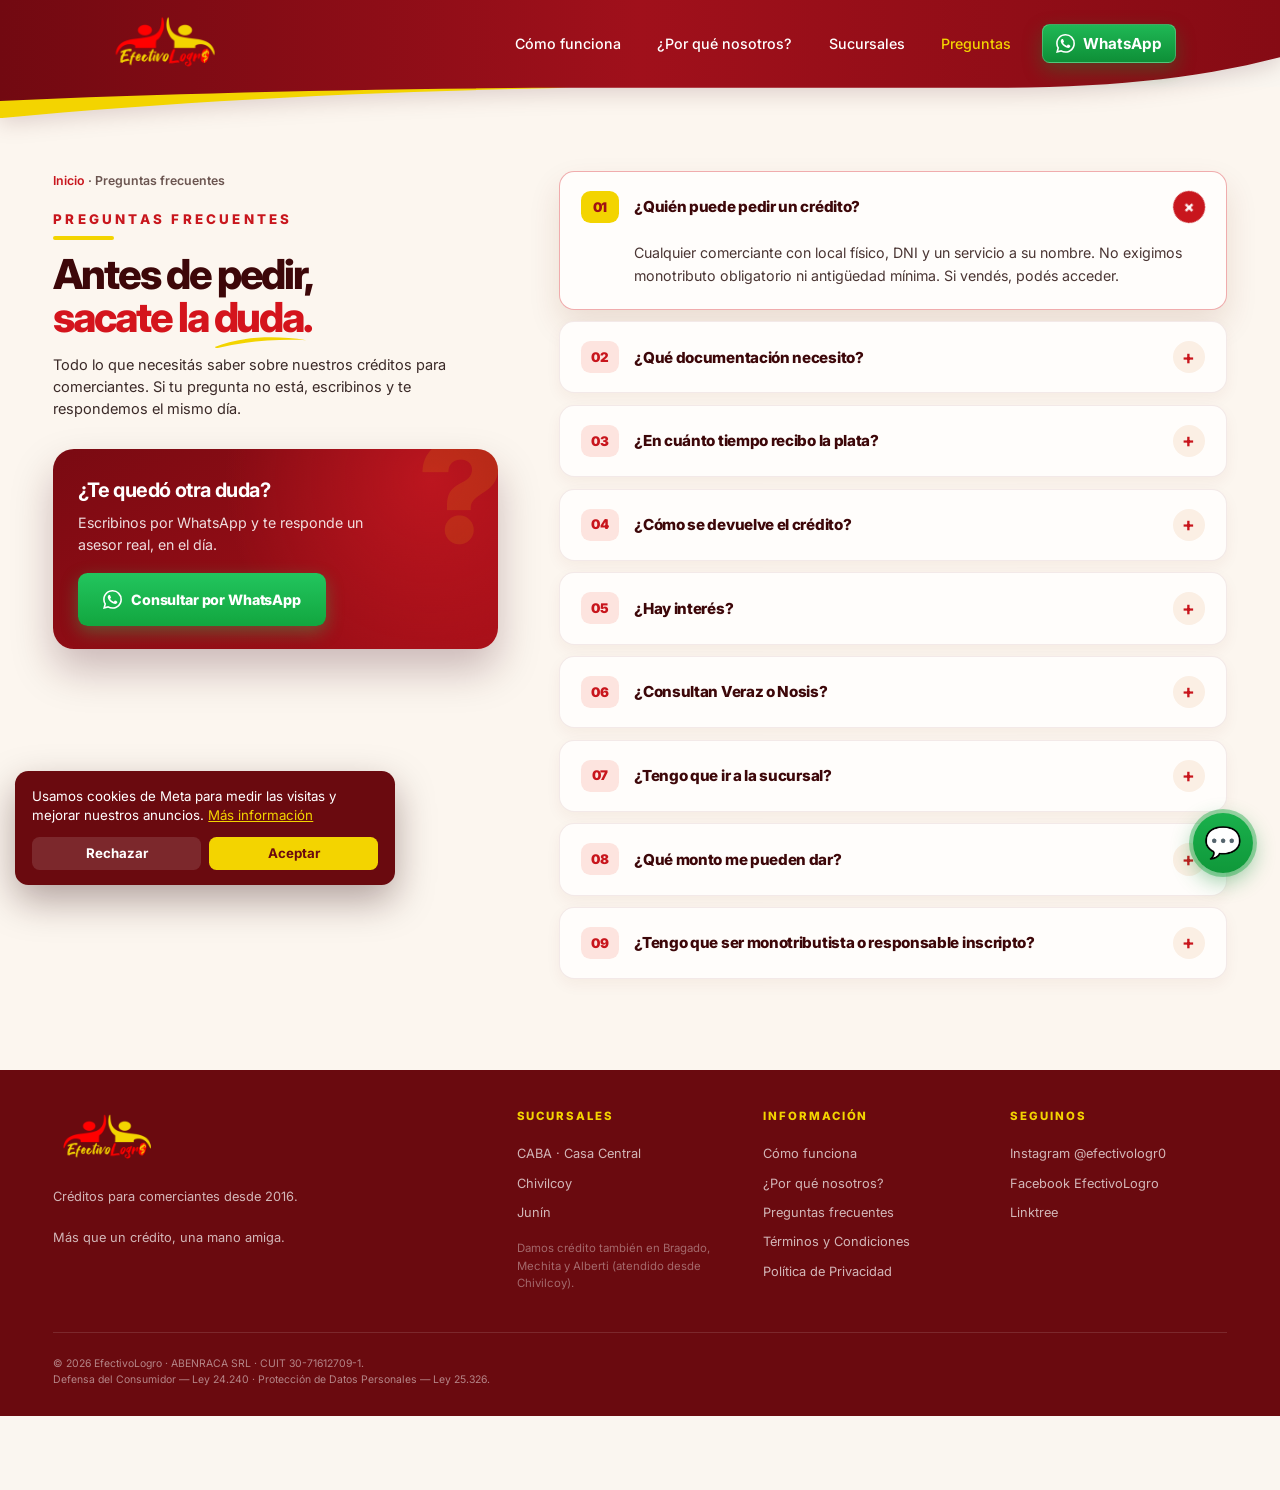
==== commit e353827b: "Abrir Términos y Privacidad en una pestaña nueva Co-Authored-By: Claude Opus 5.5 <noreply@anthropic." ====
--- a/faq.html
+++ b/faq.html
@@ -154,8 +154,8 @@
       <a href="index.html#como">Cómo funciona</a>
       <a href="index.html#elegirnos">¿Por qué nosotros?</a>
       <a href="faq.html">Preguntas frecuentes</a>
-      <a href="terminos.html">Términos y Condiciones</a>
-      <a href="privacidad.html">Política de Privacidad</a>
+      <a href="terminos.html" target="_blank" rel="noopener">Términos y Condiciones</a>
+      <a href="privacidad.html" target="_blank" rel="noopener">Política de Privacidad</a>
     </div>
     <div class="footer-col">
       <strong>Seguinos</strong>
--- a/css/site.css
+++ b/css/site.css
@@ -369,7 +369,7 @@
 /* ===== FAQ (versión renovada) ===== */
 .faq-section {
   padding: 84px 0;
-  background: linear-gradient(180deg, #fdf8f3 0%, #fbf3ec 100%);
+  background: #fcf6ef;
 }
 .faq-layout {
   display: grid;
